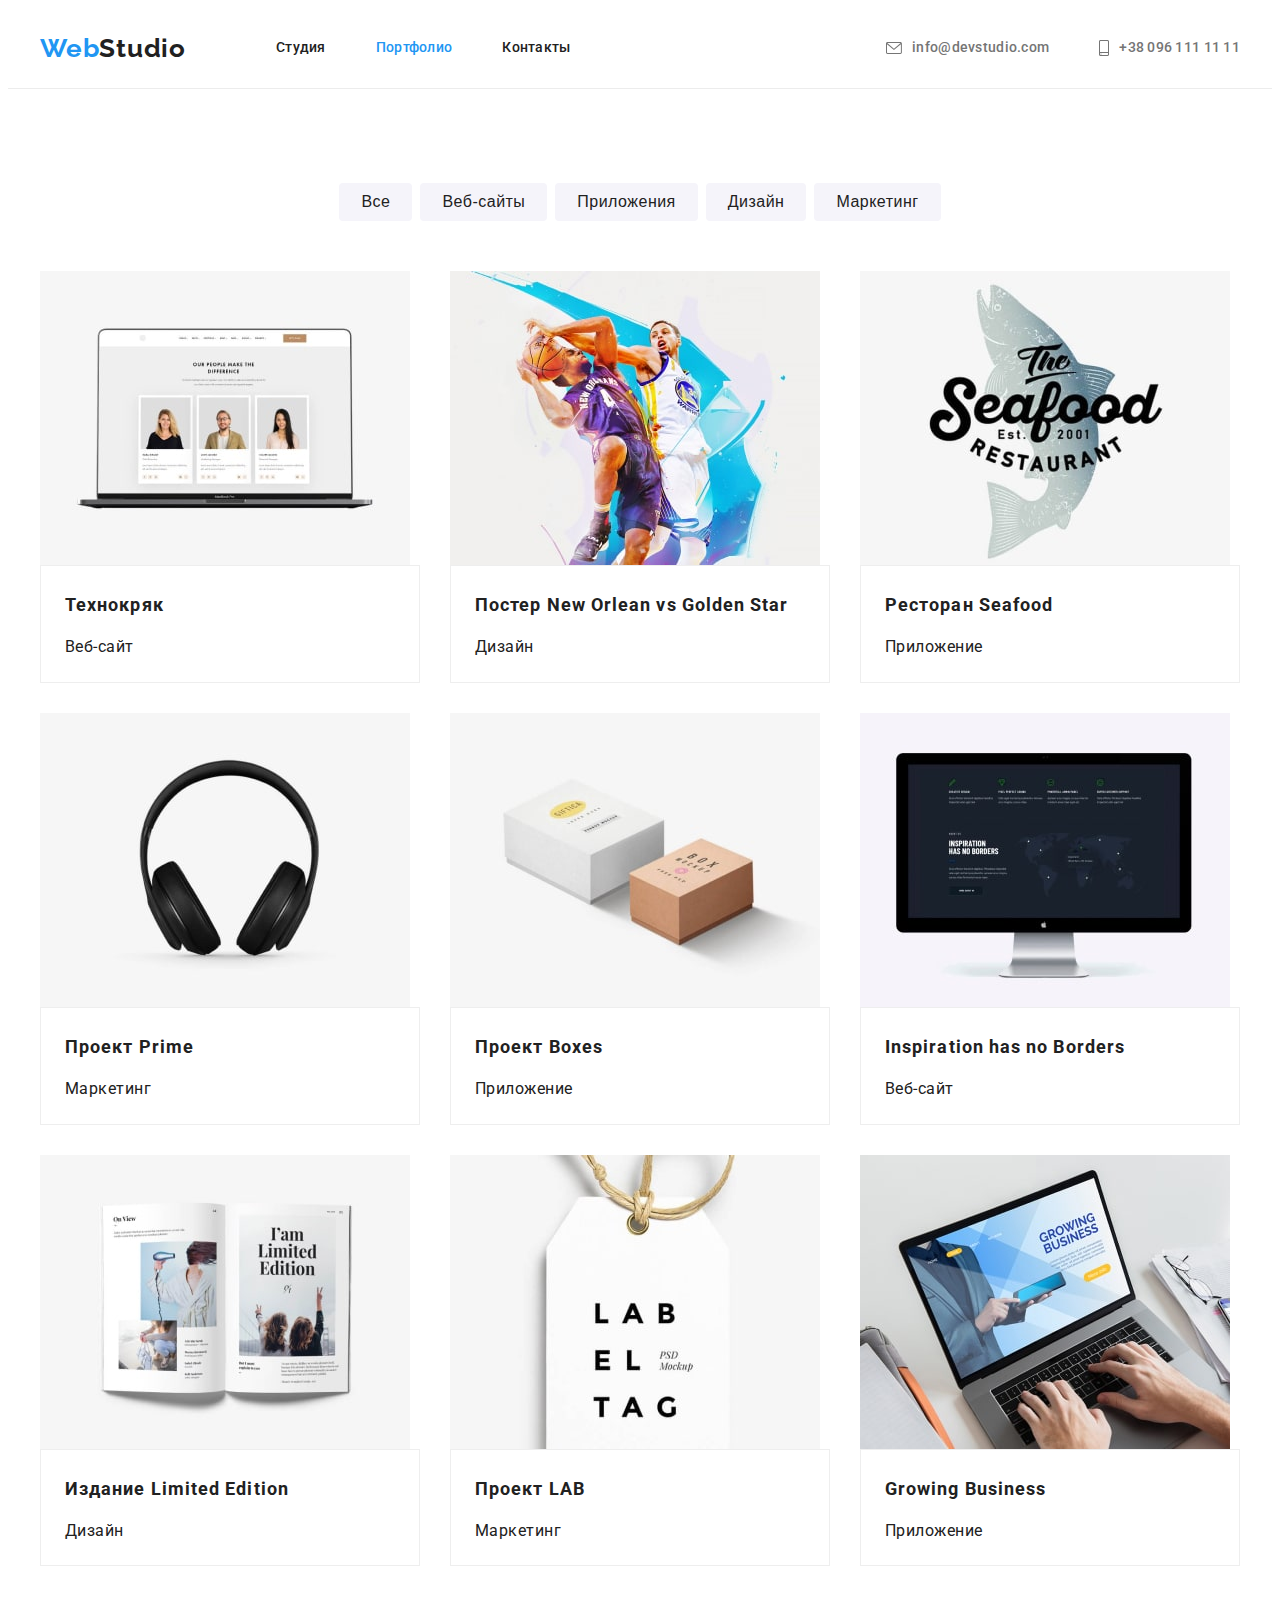
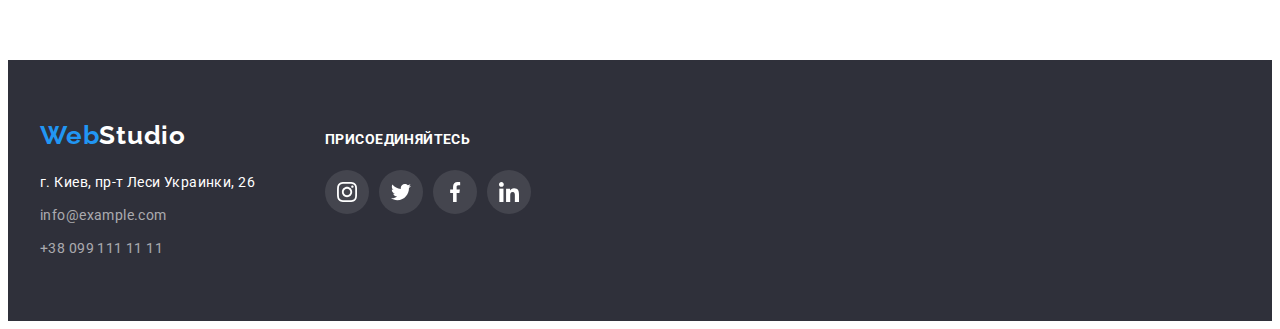
==== portfolio.html @ 8d9dfb08 "add" ====
<!DOCTYPE html>
<html lang="ru">
<head>
    <meta charset="UTF-8">
    <meta http-equiv="X-UA-Compatible" content="IE=edge">
    <meta name="viewport" content="width=device-width, initial-scale=1.0">
    <title>Portfolio</title>
     <link rel="preconnect" href="https://fonts.googleapis.com">
    <link href="https://fonts.googleapis.com/css2?family=Raleway:wght@700&family=Roboto:wght@400;500;700;900&display=swap" rel="stylesheet">
    <link rel="preconnect" href="https://fonts.gstatic.com" crossorigin>
    <link
            rel="stylesheet"
            href="https://cdnjs.cloudflare.com/ajax/libs/modern-normalize/1.1.0/modern-normalize.min.css"
            integrity="sha512-wpPYUAdjBVSE4KJnH1VR1HeZfpl1ub8YT/NKx4PuQ5NmX2tKuGu6U/JRp5y+Y8XG2tV+wKQpNHVUX03MfMFn9Q=="
            crossorigin="anonymous"
            referrerpolicy="no-referrer"
        />
    <link rel="stylesheet" href="./css/styles.css">
</head>
<body>
    
 <!--Nav sections -->
    <header class="header">
        <div class="container header-container">
            <nav class="header-nav">
                <a href="./index.html" class="header-logo"><span>Web</span>Studio </a>
                    <ul class="header-list">
                        <li class="header-item"><a class="header-link" href="./index.html">Студия</a></li>
                        <li class="header-item"><a class="header-link current" href="./portfolio.html">Портфолио</a></li>
                        <li class="header-item"><a class="header-link" href="#">Контакты</a></li>
                    </ul>
            </nav>
                <ul class="header-list">
                    <li class="header-item">
                        <a class="header-mail-link" href="mailto:info@example.com">
                            <svg class="header-icon-mail">
                            <use href="./images/symbol-defs.svg#icon-mail"></use>
                            </svg>
                            info@devstudio.com
                        </a>
                    </li>
                    <li class="header-item">
                        <a class="header-tel-link" href="tel:+380991111111">
                            <svg class="header-icon-tel">
                            <use href="./images/symbol-defs.svg#icon-smartphone"></use>
                            </svg>
                            +38 096 111 11 11
                        </a>
                    </li>
                </ul>
        </div>
    </header>

     <!--Gallery section-->
    <main>
        <section class="section">
               <div class="container">
                <h1 class="visually-hidden">Gallery</h1>
                    <ul class="gallery-btn-list">
                        <li class="gallery-btn-item">
                            <button type="button" class="gallery-btn">Все</button>
                        </li>
                        <li class="gallery-btn-item">
                            <button type="button" class="gallery-btn">Веб-сайты</button>
                        </li>
                        <li class="gallery-btn-item">
                            <button type="button" class="gallery-btn">Приложения</button>
                        </li>
                        <li class="gallery-btn-item">
                            <button type="button" class="gallery-btn">Дизайн</button>
                        </li>
                        <li class="gallery-btn-item">
                            <button type="button" class="gallery-btn">Маркетинг</button>
                        </li>
                    </ul>
                    <ul class="gallery-list">
                        <li  class="gallery-item">
                            <a href="#" class="gallery-link">                                
                                <img src="./images/tehno-min.jpg" alt="" width="370" class="gallery-img">
                                <div class="gallery-box">
                                    <p class="gallery-box-text">Технокряк это современная площадка распространения коронавируса.
                                        Компании используют эту платформу для цифрового шпионажа и атак 
                                        на защищённые сервера конкурентов.
                                    </p>
                                </div>
                                <div class="gallery-text-container">
                                    <h2 class="gallery-title">Технокряк</h2>
                                    <p class="gallery-text">Веб-сайт</p>
                                </div>
                            </a>
                        </li>
                        <li  class="gallery-item">
                           <a href="#" class="gallery-link">
                                <img src="./images/poster-min.jpg" alt="" width="370" class="gallery-img">
                                <div class="gallery-box">
                                    <p class="gallery-box-text">Технокряк это современная площадка распространения коронавируса.
                                        Компании используют эту платформу для цифрового шпионажа и атак 
                                        на защищённые сервера конкурентов.
                                    </p>
                                </div>
                                <div class="gallery-text-container">
                                    <h2 class="gallery-title">Постер New Orlean vs Golden Star</h2>
                                    <p class="gallery-text">Дизайн</p>
                                </div>
                           </a>
                        </li>
                        <li  class="gallery-item">
                            <a href="#" class="gallery-link">
                                <img src="./images/seafood-min.jpg" alt="" width="370" class="gallery-img">
                                <div class="gallery-box">
                                    <p class="gallery-box-text">Технокряк это современная площадка распространения коронавируса.
                                        Компании используют эту платформу для цифрового шпионажа и атак 
                                        на защищённые сервера конкурентов.
                                    </p>
                                </div>
                                <div class="gallery-text-container">
                                    <h2 class="gallery-title">Ресторан Seafood</h2>
                                    <p class="gallery-text">Приложение</p>
                                </div>
                            </a>
                        </li>
                        <li  class="gallery-item">
                           <a href="#" class="gallery-link">
                                <img src="./images/proect_prime-min.jpg" alt="" width="370" class="gallery-img">
                                <div class="gallery-box">
                                    <p class="gallery-box-text">Технокряк это современная площадка распространения коронавируса.
                                        Компании используют эту платформу для цифрового шпионажа и атак 
                                        на защищённые сервера конкурентов.
                                    </p>
                                </div>
                                <div class="gallery-text-container">
                                    <h2 class="gallery-title">Проект Prime</h2>
                                    <p class="gallery-text">Маркетинг</p>
                                </div>
                           </a>
                        </li>
                        <li  class="gallery-item">
                            <a href="#" class="gallery-link">
                                <img  class="gallery-img" src="./images/proect_boxes-min.jpg" alt="">
                                <div class="gallery-box">
                                    <p class="gallery-box-text">Технокряк это современная площадка распространения коронавируса.
                                        Компании используют эту платформу для цифрового шпионажа и атак 
                                        на защищённые сервера конкурентов.
                                    </p>
                                </div>
                                <div class="gallery-text-container">
                                    <h2 class="gallery-title">Проект Boxes</h2>
                                    <p class="gallery-text">Приложение</p>
                                </div>
                            </a>
                        </li>
                        <li  class="gallery-item">
                           <a href="#" class="gallery-link">
                                <img  class="gallery-img" src="./images/display-min.jpg" alt="" >
                                <div class="gallery-box">
                                    <p class="gallery-box-text">Технокряк это современная площадка распространения коронавируса.
                                        Компании используют эту платформу для цифрового шпионажа и атак 
                                        на защищённые сервера конкурентов.
                                    </p>
                                </div>
                                <div class="gallery-text-container">
                                    <h2 class="gallery-title">Inspiration has no Borders</h2>
                                    <p class="gallery-text">Веб-сайт</p>
                                </div>
                           </a>
                        </li>
                        <li  class="gallery-item">
                           <a href="#" class="gallery-link">
                                <img class="gallery-img" src="./images/newspaper-min.jpg" alt="" >
                                <div class="gallery-box">
                                    <p class="gallery-box-text">Технокряк это современная площадка распространения коронавируса.
                                        Компании используют эту платформу для цифрового шпионажа и атак 
                                        на защищённые сервера конкурентов.
                                    </p>
                                </div>
                                <div class="gallery-text-container">
                                    <h2 class="gallery-title">Издание Limited Edition</h2>
                                    <p class="gallery-text">Дизайн</p>
                                </div>
                           </a>
                        </li>
                        <li class="gallery-item">
                           <a href="#" class="gallery-link">
                                <img class="gallery-img" src="./images/lab-min.jpg" alt="" >
                                <div class="gallery-box">
                                    <p class="gallery-box-text">Технокряк это современная площадка распространения коронавируса.
                                        Компании используют эту платформу для цифрового шпионажа и атак 
                                        на защищённые сервера конкурентов.
                                    </p>
                                </div>
                                <div class="gallery-text-container">
                                    <h2 class="gallery-title">Проект LAB</h2>
                                    <p class="gallery-text">Маркетинг</p>
                                </div>
                           </a>
                        </li>
                        <li  class="gallery-item">
                            <a href="#" class="gallery-link">
                                <img class="gallery-img"  src="./images/notebook-min.jpg" alt="" >
                                <div class="gallery-box">
                                    <p class="gallery-box-text">Технокряк это современная площадка распространения коронавируса.
                                        Компании используют эту платформу для цифрового шпионажа и атак 
                                        на защищённые сервера конкурентов.
                                    </p>
                                </div>
                                <div class="gallery-text-container">
                                    <h2 class="gallery-title">Growing Business</h2>
                                    <p class="gallery-text">Приложение</p>
                                </div>
                            </a>
                        </li>
                    </ul>
               </div>
       </section>
    </main>
    
     <!--Footer section-->
<footer class="footer">
    <div class="container footer-container">
       <div class="footer-box">
            <a href="./index.html" class="footer-logo"><span>Web</span>Studio </a>
                <address class="footer-adress">
                    <ul class="footer-list">
                        <li class="footer-item">
                            <a href="#" class="footer-second-adress">г. Киев, пр-т Леси Украинки, 26</a>  
                        </li>
                        <li class="footer-item">
                            <a href="mailto:info@example.com" class="footer-mail">info@example.com</a>
                        </li>
                        <li class="footer-item">
                            <a href="tel:+380991111111" class="footer-tel">+38 099 111 11 11</a>
                        </li>
                    </ul>
                </address>
       </div>
        <!--Social links team section-->
      <div class="footer-box">
            <p class="footer-social-text">Присоединяйтесь</p>
            <ul class="footer-social-list">
                <li class="footer-social-item">
                    <a class="footer-social-link" href="#" aria-label="instagram">
                    <svg class="footer-social-icon">
                        <use href="./images/symbol-defs.svg#icon-instagram-1"></use>
                    </svg>
                </a>
                </li>
                <li class="footer-social-item">
                    <a class="footer-social-link" href="#" aria-label="twitter">
                    <svg class="footer-social-icon">
                        <use href="./images/symbol-defs.svg#icon-twitter-2"></use>
                    </svg>
                </a>
                </li>
                <li class="footer-social-item">
                <a class="footer-social-link" href="#" aria-label="facebook">
                    <svg class="footer-social-icon">
                        <use href="./images/symbol-defs.svg#icon-facebook-3"></use>
                    </svg>
                </a>
                </li>
                <li class="footer-social-item">
                <a class="footer-social-link" href="#"aria-label="linkedin">
                    <svg class="footer-social-icon">
                        <use href="./images/symbol-defs.svg#icon-linkedin-4"></use>
                    </svg>
                </a>
                </li>
            </ul>
      </div>
    </div>
</footer>

</body>
</html>
---- css/styles.css ----
:root {
    --main-text-color: #757575;/*основной цвет текста на сайте*/
    --primary-first-text-color:#FFFFFF;/*второй цвет текста на сайте*/
    --primary-second-text-color:#212121;/*третий цвет текста на сайте*/
    --accent-color:#2196F3;/*акцент цвета*/
    --main-background-color:#FFFFFF; /*главный цвет-заливки сайта*/
    --primary-background-color:#2F303A;/*цвет заливки для fouter и hero*/
    --primary-team-background-color:#F5F4FA;/*цвет заливки team*/
    --main-btn-background: #2196F3;/*заливка кнопки*/
    --foter-mail-color:rgba(255, 255, 255, 0.6);/*цвет мейла и телефона в футоре*/
    --icon-color:#AFB1B8;/*цвет для иконки*/
}

body {
    font-family: Roboto, sans-serif; /*подкл. главного шрифта на сайте*/
    font-size: 14px; /*подкл. размера шрифта на сайте*/
    background: var(--main-background-color); /*главная заливка*/
    color: var(--main-text-color); /*главный цвет шрифта*/
}

/*сбрасывает стили*/
h1, h2, h3, p, ul {
    margin: 0;
}

/*убирает точки в списке*/
ul {
    padding: 0;
    list-style: none;
}

/*убирает подчеркивания в ссылках*/
a {
    text-decoration: none;
}

/*сбрасывает стили на картинках*/
img {
    display: block;
    max-width: 100%;
    height: auto;
}

/*скрывает не нужные заголовки*/
.visually-hidden {
    position: absolute;
    white-space: nowrap;
    width: 1px;
    height: 1px;
    overflow: hidden;
    border: 0;
    padding: 0;
    clip: rect(0 0 0 0);
    clip-path: inset(50%);
    margin: -1px;
}

/*контейнер*/
.container {
    width: 1200px;
    margin: 0 auto;
    padding-left: 15px;
    padding-right: 15px;

}

/*падинг на секции*/
.section {
    padding: 94px 0;
}


/*-------------HEADER-------------- */

.header {
    border-bottom: 1px solid #ececec;
}

.header-container {
    display: flex;
    align-items: center;
}

.header-nav {
    display: flex;
    align-items: center;
}

.header-logo {
    margin-right: 90px;

    font-family: Raleway, sans-serif;
    font-weight: 700;
    font-size: 26px;
    line-height: 1.19;
    letter-spacing: 0.03em;

    color: var(--primary-second-text-color);
}

.header-logo > span {
    color: var(--accent-color);
}

.header-list {
    display: flex;
    margin-left: auto;
}

.header-item:not(:last-child) {
    margin-right: 50px;
}

.header-link {
    padding: 32px 0;
    display: block;

    font-weight: 500;
    line-height: 1.14;
    letter-spacing: 0.02em;

    color: var(--primary-second-text-color);
    
}

.header-tel-link,
.header-mail-link {
    display: flex;
    align-items: center;
    font-weight: 500;
    line-height: 1.14;
    letter-spacing: 0.02em;
    color: var(--main-text-color);
}

.header-icon-mail,
.header-icon-tel {
    margin-right: 10px;
    fill: currentColor;
    width: 16px;
    height: 12px;
}
.header-icon-tel {
    width: 10px;
    height: 16px;
}
.header-link:hover,
.header-link:focus,
.header-tel-link:hover,
.header-tel-link:focus,
.header-mail-link:hover,
.header-mail-link:focus {
    color: var(--accent-color);
}

.current {
    color: #2196F3;
}

/*---------------HERO-----------------*/

.hero {
    padding: 200px 0;
    margin: 0 auto;

    max-width: 1600px;
    height: 600px;
    background-color:var(--primary-background-color);
    background-image: linear-gradient( 
        to right,
        rgba(47, 48, 58, 0.4),
        rgba(47, 48, 58, 0.4)),
        url('../images/header-background-min.jpg');
    background-repeat: no-repeat ;
    background-size: cover;
    background-position: center;
}

.hero-container {
    display: flex;
    flex-direction: column;
    align-items: center;
}

.hero-title {
    margin-bottom: 40px;

    font-weight: 900;
    font-size: 44px;
    line-height: 1.36;
    text-align: center;
    letter-spacing: 0.06em;
    text-transform: uppercase;

    color:var(--primary-first-text-color);
}

.hero-btn {
    padding: 10px 32px;
   
    font-weight: 700;
    font-size: 16px;
    line-height: 1.87;
    text-decoration: none;
    letter-spacing: 0.06em;

    color: var(--primary-first-text-color);
    background-color: var(--main-btn-background);
    border: transparent;
    border-radius: 4px;
    cursor: pointer;
}

/*---------------------DETAILS SECTION-------------------*/

.details-title {
    margin-bottom: 10px;

    font-weight: 700;
    font-size: 14px;
    line-height: 1.14;
    letter-spacing: 0.03em;
    text-transform: uppercase;
    
    color:var(--primary-second-text-color);
}

.details-text {
    font-weight: 400;
    line-height: 1.71;
    letter-spacing: 0.03em;
    
}

.details-list {
    display: flex;
}

.details-item:not(:last-child) {
   margin-right: 30px;
}

.details-box-icon {
    margin-bottom: 30px;

    display: flex;
    width: 270px;
    height: 120px;
    align-items: center;
    justify-content: center;
      
    background-color: var(--primary-team-background-color);
    border-radius: 4px;
}

.details-icon {
    width: 70px;
    height: 70px;
}


/*----------------------DOING SECTION--------------------*/

.doing-section {
    padding-top: 0;
}

.doing-title {
    margin-bottom: 50px;

    font-weight: 700;
    font-size: 36px;
    line-height: 1.16;
    text-align: center;
    letter-spacing: 0.03em;

    color:var(--primary-second-text-color);
}

.doing-list {
    display: flex;
}

.doing-item:not(:last-child) {
    margin-right: 30px;
    position: relative;
}

.doing-item {
    position: relative;
}

.doing-box {
    position: absolute;
    bottom: 0;
    left: 0;
    display: flex;    
    justify-content: center;
    align-items: center;
    width: 100%;
    height: 70px;
    background: rgba(47, 48, 58, 0.8);
}

.doing-text {    
    font-weight: 700;
    font-size: 14px;
    line-height: 1.14;
    text-align: center;
    letter-spacing: 0.03em;
    text-transform: uppercase;

    color: var(--primary-first-text-color); 

}

/*--------------------TEAM SECTION-----------------------*/

.team {
    background-color: var(--primary-team-background-color);
}

.team-first-title {
    margin-bottom: 50px;

    font-weight: 700;
    font-size: 36px;
    line-height: 1.16;
    text-align: center;
    letter-spacing: 0.03em;

    color:var(--primary-second-text-color);
}

.team-text-container {
    padding: 30px 0;

    box-shadow: 0px 1px 3px rgba(0, 0, 0, 0.12),
        0px 1px 1px rgba(0, 0, 0, 0.14),
        0px 2px 1px rgba(0, 0, 0, 0.2);
    border-radius: 0px 0px 4px 4px;
}

.team-second-title {
    margin-bottom: 10px;

    font-weight: 500;
    font-size: 16px;
    line-height: 1.18;
    text-align: center;
    letter-spacing: 0.03em;

    color: var(--primary-second-text-color);
}

.team-text {
    font-weight: 400;
    font-size: 16px;
    line-height: 19px;
    text-align: center;
    letter-spacing: 0.03em;
}

.team-list {
    display: flex;
}

.team-item {
    background-color: var(--main-background-color);
}

.team-item:not(:last-child) {
    margin-right: 30px;
}

/*----Team social link-------*/

.team-social-list {
    margin-top: 16px;
    display: flex;
    justify-content: center;
}

.team-social-item:not(:last-child) {
    margin-right: 10px;
}

.team-social-link {
    display: flex;
    width: 44px;
    height: 44px;
    align-items: center;
    justify-content: center;

    color: var(--icon-color);
}

.team-social-icon {
    fill: currentColor;
    width: 20px;
    height: 20px;
}

.team-social-link:hover,
.team-social-link:focus {
    background-color: var(--accent-color);
    color: var(--primary-first-text-color);
    border-radius: 50%;

}

/*------------------Clients--------------------*/

.clients-tittle {
    margin-bottom: 50px;
    font-weight: 700;
    font-size: 36px;
    line-height: 42px;
    text-align: center;
    letter-spacing: 0.03em;

    color: var(--primary-second-text-color);
}

.clients-list {
    display: flex;
}

.clients-item:not(:last-child) {
    margin-right: 30px;
}

.clients-link {
    display: flex;
    width: 170px;
    height: 92px;
    align-items: center;
    justify-content: center;
  
    border: 1px solid var(--icon-color);
    border-radius: 4px;
    color: var(--icon-color);
}

.clients-link:hover,
.clients-link:focus {
   color: var(--accent-color);
   border: 1px solid var(--accent-color);
}

.clients-icon {
    fill: currentColor;
    width: 106px;
    height: 60px;
}


/*------------------------FOUTER---------------------------*/

.footer {
    background-color:var(--primary-background-color);
    padding: 60px 0;
}

.footer-container {
    display: flex;
    align-items: baseline;
    
}

.footer-logo {
    font-family: Raleway, sans-serif;
    font-weight: 700;
    font-size: 26px;
    line-height: 1.19;
    letter-spacing: 0.03em;

    color:var(--primary-first-text-color);
}

.footer-logo > span {
    color: var(--accent-color);
}

.footer-adress {
    margin-top: 20px;
    font-style: normal;
}

.footer-second-adress {
    font-style: normal;
    font-weight: 400;
    line-height: 1.71;
    letter-spacing: 0.03em;

    color:var(--primary-first-text-color);
}

.footer-item:not(:last-child) {
    margin-bottom: 9px;
}


.footer-mail,
.footer-tel {
    font-weight: 400;
    line-height: 1.71;
    letter-spacing: 0.03em;

    color: var(--foter-mail-color);
}

.footer-social-text {
    margin-bottom: 20px;
    font-weight: 700;
    font-size: 14px;
    line-height: 1.42;
    letter-spacing: 0.03em;
    text-transform: uppercase;

    color: var(--primary-first-text-color);
}

.footer-box:not(:last-child) {
    margin-right: 70px;
}

.footer-social-list {
    display: flex;
}

.footer-social-item:not(:last-child) {
    margin-right: 10px;
}

.footer-social-link {
    display: flex;
    width: 44px;
    height: 44px;
    align-items: center;
    justify-content: center;
    background: rgba(255, 255, 255, 0.1);
    border-radius: 50%;
    color: var(--primary-first-text-color);
}

.footer-social-icon {
    width: 20px;
    height: 20px;
    fill: currentColor;
}

.footer-social-link:hover,
.footer-social-link:focus {
    background-color: var(--accent-color);
    border-radius: 50%;
}


/********************************************************************************************/
/*-------------------------PORTFOLIO-----------------------*/

/*--------------------------GALLERY------------------------*/

.gallery-btn-list {
    display: flex;
    justify-content: center;

    margin-bottom: 50px;
}

.gallery-btn-item:not(:last-child) {
    margin-right: 8px;
}

.gallery-btn {
    padding: 6px 22px;

    font-weight: 500;
    font-size: 16px;
    line-height: 1.62;
    text-align: center;
    letter-spacing: 0.03em;

    color: var(--primary-second-text-color);
    background: var(--primary-team-background-color);
    
    border-radius: 4px;
    border-style: none;

    cursor: pointer
}

.gallery-btn:hover,
.gallery-btn:focus {
    color: var(--primary-first-text-color);
    background:var(--accent-color);
    box-shadow: 0px 3px 1px rgba(0, 0, 0, 0.1),
    0px 1px 2px rgba(0, 0, 0, 0.08),
    0px 2px 2px rgba(0, 0, 0, 0.12);

}

.gallery-list {
    margin-bottom: -30px;
    margin-right: -30px;
    display: flex;
    flex-wrap: wrap;
}

.gallery-item {
    margin-right: 30px;
    margin-bottom: 30px;
    position: relative;
    flex-basis: calc(100% / 3 - 30px);
}

.gallery-img {
    display: block;
    width: 370px;
    height: 294px;
}

.gallery-box {
    position: absolute;
    bottom: 0;
    left: 0;
    width: 100%;
    height: 100%;
    opacity: 0;
}

.gallery-box-text {
    padding: 63px 24px;
    position: absolute;
    
    font-style: 400;
    font-weight: normal;
    font-size: 18px;
    line-height: 1.56;
    letter-spacing: 0.03em;
    
    color: var(--primary-first-text-color);
    background: rgba(33, 150, 243, 0.9);
}

.gallery-text-container {
    padding: 20px 24px;

    background-color:var(--main-background-color);
    border: 1px solid #EEEEEE;
}

.gallery-title {
    margin-bottom: 8px;

    font-weight: 700;
    font-size: 18px;
    line-height: 2.11;
    letter-spacing: 0.06em;

    color: var(--primary-second-text-color);
}

.gallery-text {
    font-weight: 400;
    font-size: 16px;
    line-height: 1.87;
    letter-spacing: 0.03em;
}

.gallery-link {
    display: block;
    color: var(--primary-second-text-color);
}


.gallery-link:hover,
.gallery-link:focus {

    box-shadow: 0px 1px 1px rgba(0, 0, 0, 0.12),
        0px 4px 4px rgba(0, 0, 0, 0.06),
        1px 4px 6px rgba(0, 0, 0, 0.16);
}
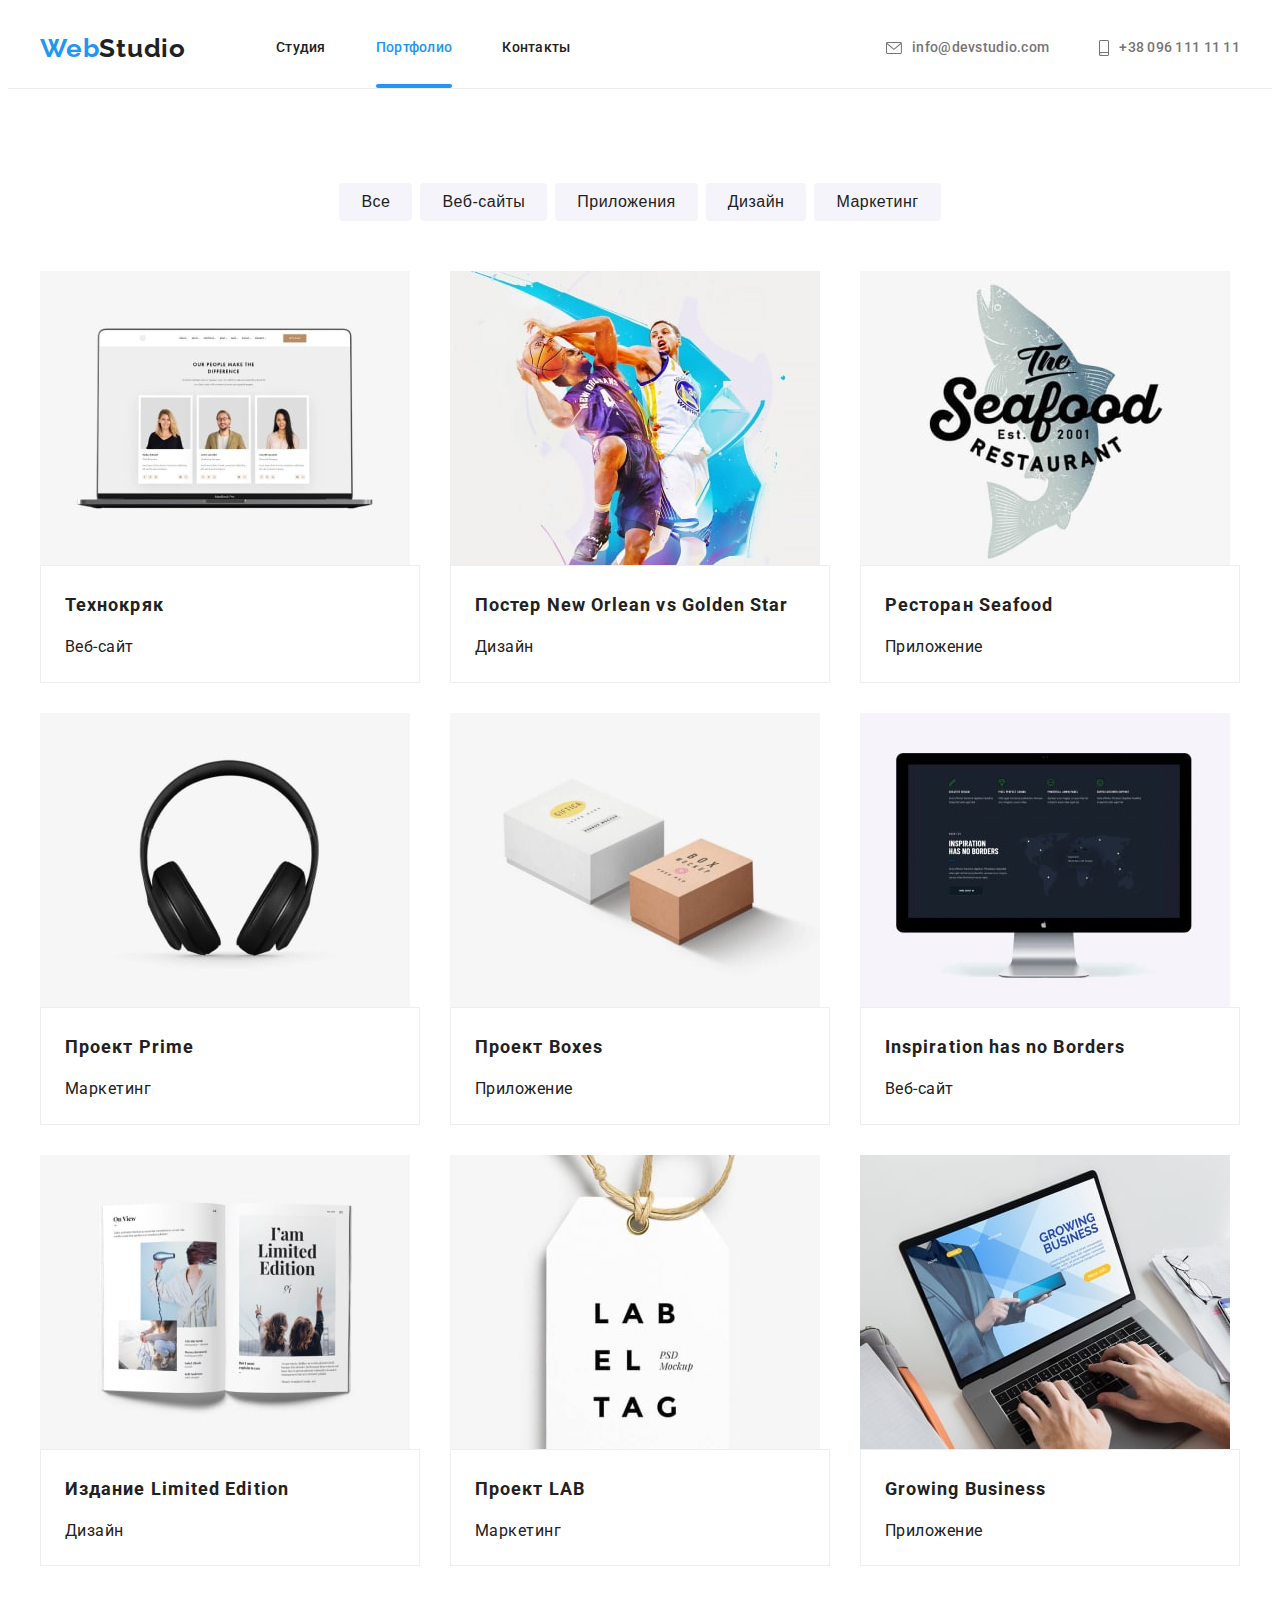
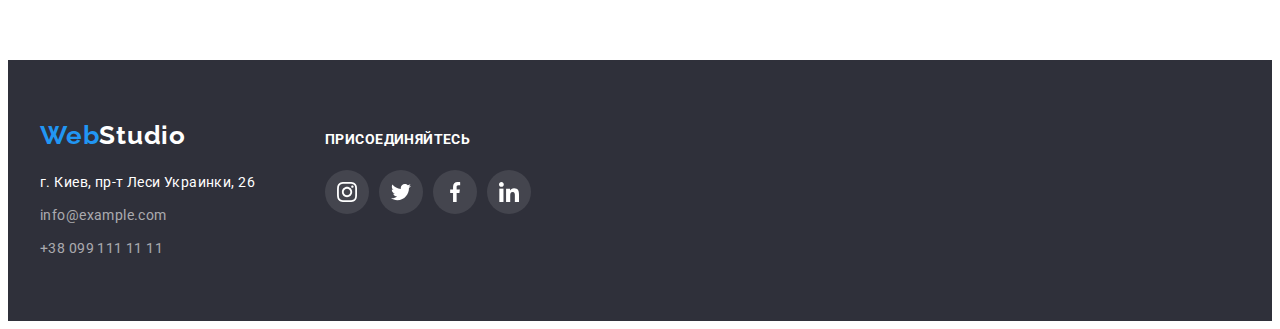
==== commit 6e7e5d18: "add new" ====
--- a/portfolio.html
+++ b/portfolio.html
@@ -76,12 +76,14 @@
                     <ul class="gallery-list">
                         <li  class="gallery-item">
                             <a href="#" class="gallery-link">                                
-                                <img src="./images/tehno-min.jpg" alt="" width="370" class="gallery-img">
-                                <div class="gallery-box">
-                                    <p class="gallery-box-text">Технокряк это современная площадка распространения коронавируса.
-                                        Компании используют эту платформу для цифрового шпионажа и атак 
-                                        на защищённые сервера конкурентов.
-                                    </p>
+                                <div class="gallery-box">
+                                    <img src="./images/tehno-min.jpg" alt="" class="gallery-img">
+                                    <div class="gallery-overlay-box">
+                                        <p class="gallery-box-text">Технокряк это современная площадка распространения коронавируса.
+                                            Компании используют эту платформу для цифрового шпионажа и атак 
+                                            на защищённые сервера конкурентов.
+                                        </p>
+                                    </div>
                                 </div>
                                 <div class="gallery-text-container">
                                     <h2 class="gallery-title">Технокряк</h2>
@@ -91,13 +93,15 @@
                         </li>
                         <li  class="gallery-item">
                            <a href="#" class="gallery-link">
-                                <img src="./images/poster-min.jpg" alt="" width="370" class="gallery-img">
-                                <div class="gallery-box">
-                                    <p class="gallery-box-text">Технокряк это современная площадка распространения коронавируса.
-                                        Компании используют эту платформу для цифрового шпионажа и атак 
-                                        на защищённые сервера конкурентов.
-                                    </p>
-                                </div>
+                               <div class="gallery-box">
+                                    <img src="./images/poster-min.jpg" alt="" width="370" class="gallery-img">
+                                    <div class="gallery-overlay-box">
+                                        <p class="gallery-box-text">Технокряк это современная площадка распространения коронавируса.
+                                            Компании используют эту платформу для цифрового шпионажа и атак 
+                                            на защищённые сервера конкурентов.
+                                        </p>
+                                    </div>
+                               </div>
                                 <div class="gallery-text-container">
                                     <h2 class="gallery-title">Постер New Orlean vs Golden Star</h2>
                                     <p class="gallery-text">Дизайн</p>
@@ -106,13 +110,15 @@
                         </li>
                         <li  class="gallery-item">
                             <a href="#" class="gallery-link">
-                                <img src="./images/seafood-min.jpg" alt="" width="370" class="gallery-img">
-                                <div class="gallery-box">
-                                    <p class="gallery-box-text">Технокряк это современная площадка распространения коронавируса.
-                                        Компании используют эту платформу для цифрового шпионажа и атак 
-                                        на защищённые сервера конкурентов.
-                                    </p>
-                                </div>
+                               <div class="gallery-box">
+                                    <img src="./images/seafood-min.jpg" alt="" width="370" class="gallery-img">
+                                    <div class="gallery-overlay-box">
+                                        <p class="gallery-box-text">Технокряк это современная площадка распространения коронавируса.
+                                            Компании используют эту платформу для цифрового шпионажа и атак 
+                                            на защищённые сервера конкурентов.
+                                        </p>
+                                    </div>
+                               </div>
                                 <div class="gallery-text-container">
                                     <h2 class="gallery-title">Ресторан Seafood</h2>
                                     <p class="gallery-text">Приложение</p>
@@ -121,13 +127,15 @@
                         </li>
                         <li  class="gallery-item">
                            <a href="#" class="gallery-link">
-                                <img src="./images/proect_prime-min.jpg" alt="" width="370" class="gallery-img">
-                                <div class="gallery-box">
-                                    <p class="gallery-box-text">Технокряк это современная площадка распространения коронавируса.
-                                        Компании используют эту платформу для цифрового шпионажа и атак 
-                                        на защищённые сервера конкурентов.
-                                    </p>
-                                </div>
+                               <div class="gallery-box">
+                                    <img src="./images/proect_prime-min.jpg" alt="" width="370" class="gallery-img">
+                                    <div class="gallery-overlay-box">
+                                        <p class="gallery-box-text">Технокряк это современная площадка распространения коронавируса.
+                                            Компании используют эту платформу для цифрового шпионажа и атак 
+                                            на защищённые сервера конкурентов.
+                                        </p>
+                                    </div>
+                               </div>
                                 <div class="gallery-text-container">
                                     <h2 class="gallery-title">Проект Prime</h2>
                                     <p class="gallery-text">Маркетинг</p>
@@ -136,13 +144,15 @@
                         </li>
                         <li  class="gallery-item">
                             <a href="#" class="gallery-link">
-                                <img  class="gallery-img" src="./images/proect_boxes-min.jpg" alt="">
-                                <div class="gallery-box">
-                                    <p class="gallery-box-text">Технокряк это современная площадка распространения коронавируса.
-                                        Компании используют эту платформу для цифрового шпионажа и атак 
-                                        на защищённые сервера конкурентов.
-                                    </p>
-                                </div>
+                               <div class="gallery-box">
+                                    <img  class="gallery-img" src="./images/proect_boxes-min.jpg" alt="">
+                                    <div class="gallery-overlay-box">
+                                        <p class="gallery-box-text">Технокряк это современная площадка распространения коронавируса.
+                                            Компании используют эту платформу для цифрового шпионажа и атак 
+                                            на защищённые сервера конкурентов.
+                                        </p>
+                                    </div>
+                               </div>
                                 <div class="gallery-text-container">
                                     <h2 class="gallery-title">Проект Boxes</h2>
                                     <p class="gallery-text">Приложение</p>
@@ -151,12 +161,14 @@
                         </li>
                         <li  class="gallery-item">
                            <a href="#" class="gallery-link">
-                                <img  class="gallery-img" src="./images/display-min.jpg" alt="" >
-                                <div class="gallery-box">
-                                    <p class="gallery-box-text">Технокряк это современная площадка распространения коронавируса.
-                                        Компании используют эту платформу для цифрового шпионажа и атак 
-                                        на защищённые сервера конкурентов.
-                                    </p>
+                                <div class="gallery-box">
+                                    <img  class="gallery-img" src="./images/display-min.jpg" alt="" >
+                                    <div class="gallery-overlay-box">
+                                        <p class="gallery-box-text">Технокряк это современная площадка распространения коронавируса.
+                                            Компании используют эту платформу для цифрового шпионажа и атак 
+                                            на защищённые сервера конкурентов.
+                                        </p>
+                                    </div>
                                 </div>
                                 <div class="gallery-text-container">
                                     <h2 class="gallery-title">Inspiration has no Borders</h2>
@@ -166,12 +178,14 @@
                         </li>
                         <li  class="gallery-item">
                            <a href="#" class="gallery-link">
-                                <img class="gallery-img" src="./images/newspaper-min.jpg" alt="" >
-                                <div class="gallery-box">
-                                    <p class="gallery-box-text">Технокряк это современная площадка распространения коронавируса.
-                                        Компании используют эту платформу для цифрового шпионажа и атак 
-                                        на защищённые сервера конкурентов.
-                                    </p>
+                                <div class="gallery-box">
+                                    <img class="gallery-img" src="./images/newspaper-min.jpg" alt="" >
+                                    <div class="gallery-overlay-box">
+                                        <p class="gallery-box-text">Технокряк это современная площадка распространения коронавируса.
+                                            Компании используют эту платформу для цифрового шпионажа и атак 
+                                            на защищённые сервера конкурентов.
+                                        </p>
+                                    </div>
                                 </div>
                                 <div class="gallery-text-container">
                                     <h2 class="gallery-title">Издание Limited Edition</h2>
@@ -181,12 +195,14 @@
                         </li>
                         <li class="gallery-item">
                            <a href="#" class="gallery-link">
-                                <img class="gallery-img" src="./images/lab-min.jpg" alt="" >
-                                <div class="gallery-box">
-                                    <p class="gallery-box-text">Технокряк это современная площадка распространения коронавируса.
-                                        Компании используют эту платформу для цифрового шпионажа и атак 
-                                        на защищённые сервера конкурентов.
-                                    </p>
+                                <div class="gallery-box">
+                                    <img class="gallery-img" src="./images/lab-min.jpg" alt="" >
+                                    <div class="gallery-overlay-box">
+                                        <p class="gallery-box-text">Технокряк это современная площадка распространения коронавируса.
+                                            Компании используют эту платформу для цифрового шпионажа и атак 
+                                            на защищённые сервера конкурентов.
+                                        </p>
+                                    </div>
                                 </div>
                                 <div class="gallery-text-container">
                                     <h2 class="gallery-title">Проект LAB</h2>
@@ -196,13 +212,15 @@
                         </li>
                         <li  class="gallery-item">
                             <a href="#" class="gallery-link">
-                                <img class="gallery-img"  src="./images/notebook-min.jpg" alt="" >
-                                <div class="gallery-box">
-                                    <p class="gallery-box-text">Технокряк это современная площадка распространения коронавируса.
-                                        Компании используют эту платформу для цифрового шпионажа и атак 
-                                        на защищённые сервера конкурентов.
-                                    </p>
-                                </div>
+                               <div class="gallery-box">
+                                    <img class="gallery-img"  src="./images/notebook-min.jpg" alt="" >
+                                    <div class="gallery-overlay-box">
+                                        <p class="gallery-box-text">Технокряк это современная площадка распространения коронавируса.
+                                            Компании используют эту платформу для цифрового шпионажа и атак 
+                                            на защищённые сервера конкурентов.
+                                        </p>
+                                    </div>
+                               </div>
                                 <div class="gallery-text-container">
                                     <h2 class="gallery-title">Growing Business</h2>
                                     <p class="gallery-text">Приложение</p>
@@ -259,7 +277,7 @@
                 </a>
                 </li>
                 <li class="footer-social-item">
-                <a class="footer-social-link" href="#"aria-label="linkedin">
+                <a class="footer-social-link" href="#" aria-label="linkedin">
                     <svg class="footer-social-icon">
                         <use href="./images/symbol-defs.svg#icon-linkedin-4"></use>
                     </svg>
@@ -269,6 +287,6 @@
       </div>
     </div>
 </footer>
-
+<script src="./js/modal.js"></script>
 </body>
 </html>--- a/css/styles.css
+++ b/css/styles.css
@@ -112,6 +112,7 @@
 }
 
 .header-link {
+    position: relative;
     padding: 32px 0;
     display: block;
 
@@ -131,6 +132,7 @@
     line-height: 1.14;
     letter-spacing: 0.02em;
     color: var(--main-text-color);
+    transition: background-color 250ms cubic-bezier(0.4, 0, 0.2, 1);
 }
 
 .header-icon-mail,
@@ -139,6 +141,7 @@
     fill: currentColor;
     width: 16px;
     height: 12px;
+    transition: background-color 250ms cubic-bezier(0.4, 0, 0.2, 1);
 }
 .header-icon-tel {
     width: 10px;
@@ -154,7 +157,20 @@
 }
 
 .current {
-    color: #2196F3;
+    color: var(--accent-color);
+}
+
+.current::after {
+    content: ' ';
+    position: absolute;
+    left: 0;
+    bottom: 0;
+
+    width: 100%;
+    height: 4px;
+
+    background-color: var(--accent-color);
+    border-radius: 2px;
 }
 
 /*---------------HERO-----------------*/
@@ -209,6 +225,85 @@
     border: transparent;
     border-radius: 4px;
     cursor: pointer;
+
+    /*transition-property: background-color;
+    transition-duration: 250ms;
+    transition-timing-function: cubic-bezier(0.4, 0, 0.2, 1);*/
+    transition: background-color 250ms cubic-bezier(0.4, 0, 0.2, 1);
+}
+.hero-btn:hover,
+.hero-btn:focus {
+    background-color: var(--main-btn-background);
+}
+
+.backdrop {
+    position: fixed;
+    top: 0;
+    left: 0;
+    width: 100%;
+    height: 100%;
+    background-color: rgba(0, 0, 0, 0.2);
+
+    opacity: 1;
+
+    transition: opacity 250ms cubic-bezier(0.4, 0, 0.2, 1);
+}
+
+.backdrop.is-hidden {
+    opacity: 0;
+    pointer-events: none;
+}
+
+.modal {
+    position: absolute;
+    top: 50%;
+    left: 50%;
+
+    width: 528px;
+    height: 581px;
+
+    opacity: 1;
+
+    background-color: var(--main-background-color);
+    box-shadow: 0px 1px 3px rgba(0, 0, 0, 0.12),
+    0px 1px 1px rgba(0, 0, 0, 0.14),
+    0px 2px 1px rgba(0, 0, 0, 0.2);
+    border-radius: 4px;
+
+    transform: translate(-50%, -50%) scale(1);
+    transition: transform 250ms cubic-bezier(0.4, 0, 0.2, 1);
+}
+
+.is-hidden .modal {
+    transform: translate(-50%, -50%) scale(1.1);
+    opacity: 0;
+}
+
+.modal-btn {
+    position: absolute;
+    display: flex;
+    
+    top: 8px;
+    right: 8px;
+    
+    width: 30px;
+    height: 30px;
+    align-items: center;
+    justify-content: center;
+
+    color: #000000;
+    
+    background-color: var(--main-background-color);
+    border: 1px solid rgba(0, 0, 0, 0.1);
+    border-radius: 50%;
+    transition: background-color 250ms cubic-bezier(0.4, 0, 0.2, 1);
+    cursor: pointer;
+}
+
+.modal-icon {
+    fill: currentColor;
+    width: 11px;
+    height: 11px;
 }
 
 /*---------------------DETAILS SECTION-------------------*/
@@ -393,6 +488,7 @@
     justify-content: center;
 
     color: var(--icon-color);
+    transition: background-color 250ms cubic-bezier(0.4, 0, 0.2, 1);
 }
 
 .team-social-icon {
@@ -440,6 +536,8 @@
     border: 1px solid var(--icon-color);
     border-radius: 4px;
     color: var(--icon-color);
+
+    transition: background-color 250ms cubic-bezier(0.4, 0, 0.2, 1);
 }
 
 .clients-link:hover,
@@ -542,6 +640,8 @@
     background: rgba(255, 255, 255, 0.1);
     border-radius: 50%;
     color: var(--primary-first-text-color);
+
+    transition: background-color 250ms cubic-bezier(0.4, 0, 0.2, 1);
 }
 
 .footer-social-icon {
@@ -587,8 +687,10 @@
     
     border-radius: 4px;
     border-style: none;
+    transition: background-color 250ms cubic-bezier(0.4, 0, 0.2, 1);
 
     cursor: pointer
+    
 }
 
 .gallery-btn:hover,
@@ -615,19 +717,32 @@
     flex-basis: calc(100% / 3 - 30px);
 }
 
+.gallery-box {
+    position: relative;
+    overflow: hidden;
+}
+
 .gallery-img {
     display: block;
     width: 370px;
     height: 294px;
 }
 
-.gallery-box {
+.gallery-box:hover .gallery-overlay-box
+.gallery-box:focus .gallery-overlay-box {
+    transform: translateY(0);
+}
+
+.gallery-overlay-box {
     position: absolute;
     bottom: 0;
     left: 0;
     width: 100%;
-    height: 100%;
-    opacity: 0;
+    height: 100%;    
+    background-color: rgba(33, 150, 243, 0.9);
+
+    transform: translateY(101%);
+    transition: transform 250ms cubic-bezier(0.4, 0, 0.2, 1);   
 }
 
 .gallery-box-text {
@@ -641,7 +756,7 @@
     letter-spacing: 0.03em;
     
     color: var(--primary-first-text-color);
-    background: rgba(33, 150, 243, 0.9);
+    
 }
 
 .gallery-text-container {
@@ -672,17 +787,20 @@
 .gallery-link {
     display: block;
     color: var(--primary-second-text-color);
-}
-
+    transition: background-color 250ms cubic-bezier(0.4, 0, 0.2, 1);
+}
 
 .gallery-link:hover,
 .gallery-link:focus {
-
     box-shadow: 0px 1px 1px rgba(0, 0, 0, 0.12),
         0px 4px 4px rgba(0, 0, 0, 0.06),
         1px 4px 6px rgba(0, 0, 0, 0.16);
 }
 
+.gallery-link:hover .gallery-overlay-box,
+.gallery-link:focus .gallery-overlay-box {
+    transform: translateY(0);
+}
 
  
 
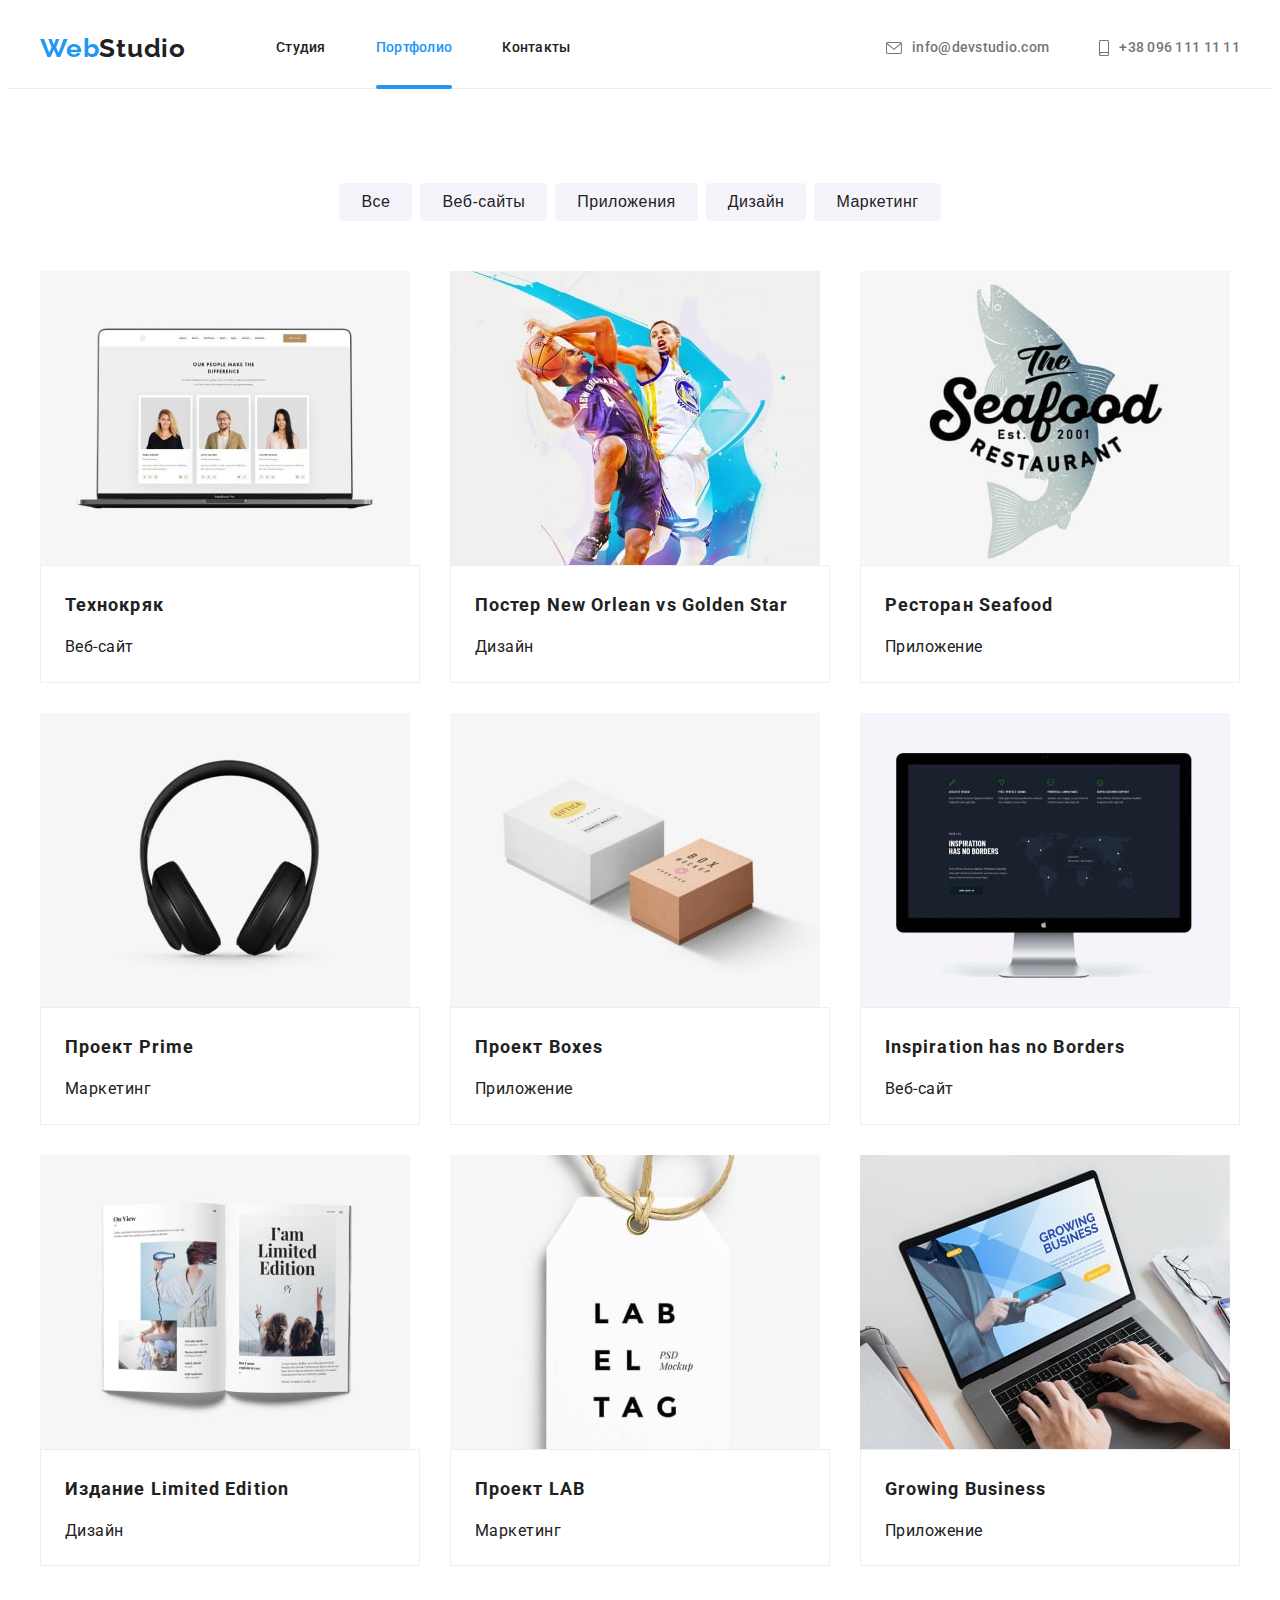
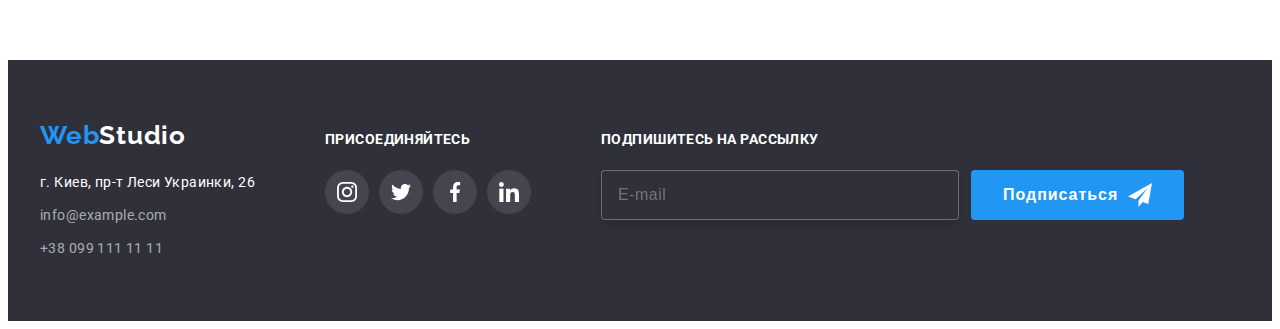
==== commit 122fdcee: "add" ====
--- a/portfolio.html
+++ b/portfolio.html
@@ -285,6 +285,19 @@
                 </li>
             </ul>
       </div>
+       <div class="footer-box">
+            <p class="footer-form-text">Подпишитесь на рассылку</p>
+            <form action="" class="footer-form">
+                <input type="text" name="name" placeholder="E-mail" class="footer-form-input">
+                <button type="submit" class="footer-form-btn-submit footer-submit">
+                    Подписаться
+                    <svg class="footer-form-icon">
+                        <use href="./images/symbol-defs.svg#icon-send"></use>
+                    </svg>
+
+                </button>
+            </form>
+      </div>
     </div>
 </footer>
 <script src="./js/modal.js"></script>
--- a/css/styles.css
+++ b/css/styles.css
@@ -70,7 +70,7 @@
 }
 
 
-/*-------------HEADER-------------- */
+/*------------------HEADER------------------- */
 
 .header {
     border-bottom: 1px solid #ececec;
@@ -121,7 +121,8 @@
     letter-spacing: 0.02em;
 
     color: var(--primary-second-text-color);
-    
+
+    transition: color 250ms cubic-bezier(0.4, 0, 0.2, 1);
 }
 
 .header-tel-link,
@@ -132,7 +133,7 @@
     line-height: 1.14;
     letter-spacing: 0.02em;
     color: var(--main-text-color);
-    transition: background-color 250ms cubic-bezier(0.4, 0, 0.2, 1);
+    transition: color 250ms cubic-bezier(0.4, 0, 0.2, 1);
 }
 
 .header-icon-mail,
@@ -141,7 +142,7 @@
     fill: currentColor;
     width: 16px;
     height: 12px;
-    transition: background-color 250ms cubic-bezier(0.4, 0, 0.2, 1);
+    /*transition: color 250ms cubic-bezier(0.4, 0, 0.2, 1);*/
 }
 .header-icon-tel {
     width: 10px;
@@ -164,7 +165,7 @@
     content: ' ';
     position: absolute;
     left: 0;
-    bottom: 0;
+    bottom: -1px;
 
     width: 100%;
     height: 4px;
@@ -211,7 +212,9 @@
     color:var(--primary-first-text-color);
 }
 
-.hero-btn {
+.hero-btn, 
+.form-btn-submit,
+.footer-form-btn-submit {
     padding: 10px 32px;
    
     font-weight: 700;
@@ -236,75 +239,7 @@
     background-color: var(--main-btn-background);
 }
 
-.backdrop {
-    position: fixed;
-    top: 0;
-    left: 0;
-    width: 100%;
-    height: 100%;
-    background-color: rgba(0, 0, 0, 0.2);
-
-    opacity: 1;
-
-    transition: opacity 250ms cubic-bezier(0.4, 0, 0.2, 1);
-}
-
-.backdrop.is-hidden {
-    opacity: 0;
-    pointer-events: none;
-}
-
-.modal {
-    position: absolute;
-    top: 50%;
-    left: 50%;
-
-    width: 528px;
-    height: 581px;
-
-    opacity: 1;
-
-    background-color: var(--main-background-color);
-    box-shadow: 0px 1px 3px rgba(0, 0, 0, 0.12),
-    0px 1px 1px rgba(0, 0, 0, 0.14),
-    0px 2px 1px rgba(0, 0, 0, 0.2);
-    border-radius: 4px;
-
-    transform: translate(-50%, -50%) scale(1);
-    transition: transform 250ms cubic-bezier(0.4, 0, 0.2, 1);
-}
-
-.is-hidden .modal {
-    transform: translate(-50%, -50%) scale(1.1);
-    opacity: 0;
-}
-
-.modal-btn {
-    position: absolute;
-    display: flex;
-    
-    top: 8px;
-    right: 8px;
-    
-    width: 30px;
-    height: 30px;
-    align-items: center;
-    justify-content: center;
-
-    color: #000000;
-    
-    background-color: var(--main-background-color);
-    border: 1px solid rgba(0, 0, 0, 0.1);
-    border-radius: 50%;
-    transition: background-color 250ms cubic-bezier(0.4, 0, 0.2, 1);
-    cursor: pointer;
-}
-
-.modal-icon {
-    fill: currentColor;
-    width: 11px;
-    height: 11px;
-}
+
 
 /*---------------------DETAILS SECTION-------------------*/
 
@@ -487,8 +422,10 @@
     align-items: center;
     justify-content: center;
 
+    border-radius: 50%;
     color: var(--icon-color);
-    transition: background-color 250ms cubic-bezier(0.4, 0, 0.2, 1);
+    transition: background-color 250ms cubic-bezier(0.4, 0, 0.2, 1),
+                color 250ms cubic-bezier(0.4, 0, 0.2, 1);
 }
 
 .team-social-icon {
@@ -501,8 +438,6 @@
 .team-social-link:focus {
     background-color: var(--accent-color);
     color: var(--primary-first-text-color);
-    border-radius: 50%;
-
 }
 
 /*------------------Clients--------------------*/
@@ -537,7 +472,8 @@
     border-radius: 4px;
     color: var(--icon-color);
 
-    transition: background-color 250ms cubic-bezier(0.4, 0, 0.2, 1);
+    transition: color 250ms cubic-bezier(0.4, 0, 0.2, 1),
+                border 250ms cubic-bezier(0.4, 0, 0.2, 1);
 }
 
 .clients-link:hover,
@@ -608,7 +544,8 @@
     color: var(--foter-mail-color);
 }
 
-.footer-social-text {
+.footer-social-text,
+.footer-form-text {
     margin-bottom: 20px;
     font-weight: 700;
     font-size: 14px;
@@ -653,9 +590,56 @@
 .footer-social-link:hover,
 .footer-social-link:focus {
     background-color: var(--accent-color);
-    border-radius: 50%;
-}
-
+}
+
+.footer-form {
+    display: flex;
+}
+
+.footer-form-input {
+    padding: 15px 0 15px 16px;
+    margin-right: 12px;
+    width: 358px;
+    height: 50px;
+
+    font-weight: 400;
+    font-size: 16px;
+    line-height: 1.25;
+
+    align-items: center;
+    letter-spacing: 0.03em;
+
+    color: rgba(255, 255, 255, 0.6);
+    border: 1px solid rgba(255, 255, 255, 0.3);
+    box-sizing: border-box;
+    filter: drop-shadow(0px 4px 4px rgba(0, 0, 0, 0.15));
+    background-color: var(--primary-background-color);
+    border-radius: 4px;
+
+    transition: border-color 250ms cubic-bezier(0.4, 0, 0.2, 1);
+}
+
+.footer-form-input::placeholder {
+
+}
+
+.footer-form-btn-submit {
+}
+
+.footer-submit {
+    display: flex;
+    justify-content: center;
+    align-items: center;
+}
+
+.footer-form-icon {
+    margin-left: 10px;
+    
+    width: 24px;
+    height: 24px;
+
+    fill: currentColor;
+}
 
 /********************************************************************************************/
 /*-------------------------PORTFOLIO-----------------------*/
@@ -687,7 +671,9 @@
     
     border-radius: 4px;
     border-style: none;
-    transition: background-color 250ms cubic-bezier(0.4, 0, 0.2, 1);
+    transition: color 250ms cubic-bezier(0.4, 0, 0.2, 1),
+                background-color 250ms cubic-bezier(0.4, 0, 0.2, 1),
+                box-shadow 250ms cubic-bezier(0.4, 0, 0.2, 1);
 
     cursor: pointer
     
@@ -787,7 +773,8 @@
 .gallery-link {
     display: block;
     color: var(--primary-second-text-color);
-    transition: background-color 250ms cubic-bezier(0.4, 0, 0.2, 1);
+    transition: /*background-color 250ms cubic-bezier(0.4, 0, 0.2, 1),*/
+                box-shadow 250ms cubic-bezier(0.4, 0, 0.2, 1);
 }
 
 .gallery-link:hover,
@@ -802,5 +789,229 @@
     transform: translateY(0);
 }
 
- 
-
+/***********************************************************************************/
+ /*----------------------------------Modal-----------------------------------------*/
+
+ .backdrop {
+     position: fixed;
+     top: 0;
+     left: 0;
+     width: 100%;
+     height: 100%;
+     background-color: rgba(0, 0, 0, 0.2);
+
+     opacity: 1;
+
+     transition: opacity 250ms cubic-bezier(0.4, 0, 0.2, 1);
+ }
+
+ .backdrop.is-hidden {
+     opacity: 0;
+     pointer-events: none;
+ }
+
+ .modal {
+     position: absolute;
+     top: 50%;
+     left: 50%;
+
+     width: 528px;
+     height: 581px;
+
+     opacity: 1;
+
+     background-color: var(--main-background-color);
+     box-shadow: 0px 1px 3px rgba(0, 0, 0, 0.12),
+         0px 1px 1px rgba(0, 0, 0, 0.14),
+         0px 2px 1px rgba(0, 0, 0, 0.2);
+     border-radius: 4px;
+
+     transform: translate(-50%, -50%) scale(1);
+     transition: transform 250ms cubic-bezier(0.4, 0, 0.2, 1);
+ }
+
+ .is-hidden .modal {
+     transform: translate(-50%, -50%) scale(1.1);
+     opacity: 0;
+ }
+
+ .modal-btn {
+     position: absolute;
+     display: flex;
+
+     top: 8px;
+     right: 8px;
+
+     width: 30px;
+     height: 30px;
+     align-items: center;
+     justify-content: center;
+
+     color: #000000;
+
+     background-color: var(--main-background-color);
+     border: 1px solid rgba(0, 0, 0, 0.1);
+     border-radius: 50%;
+     transition: background-color 250ms cubic-bezier(0.4, 0, 0.2, 1);
+     cursor: pointer;
+ }
+
+ .modal-icon {
+    fill: currentColor;
+    width: 11px;
+    height: 11px;
+ }
+
+ .modal-text {
+    margin: 30px 0;
+
+    font-weight: 700;
+    font-size: 20px;
+    line-height: 1.15;
+    text-align: center;
+    letter-spacing: 0.03em;
+
+    color: var(--primary-second-text-color);
+ }
+
+textarea {
+    resize: none;
+}
+
+ .form-field {
+    margin: 0 40px;
+
+    position: relative;
+    display: block;
+
+    font-size: 12px;
+    line-height: 1.16;
+    letter-spacing: 0.01em;
+
+    color: #757575;
+ }
+
+.form-wrapper {
+    position: relative;
+    display: block;
+}
+
+.form-input,
+.form-textarea {
+   margin: 4px 0 10px 0; 
+   display: block;
+   width: 100%;
+   height: 40px;
+  
+   border: 1px solid rgba(33, 33, 33, 0.2);
+   
+   box-sizing: border-box;
+   border-radius: 4px;
+
+   transition: border 250ms cubic-bezier(0.4, 0, 0.2, 1);
+}
+
+.form-input {
+    padding-left: 42px;
+}
+
+.form-icon {
+    position: absolute;
+    top: 11px;
+    left: 12px;
+
+    display: inline-block;
+
+    fill: currentColor;
+    color:var(--primary-second-text-color);
+    width: 18px;
+    height: 18px;
+
+    transition: fill 250ms cubic-bezier(0.4, 0, 0.2, 1);
+}
+.form-input:focus ~ .form-icon {
+    fill: var(--accent-color);
+}
+
+.form-input:focus,
+.form-textarea:focus {
+    border-color: var(--accent-color);
+    outline: none;
+}
+
+.form-textarea {
+    padding: 16px 12px;
+    height: 120px;
+}
+
+.form-textarea::placeholder {
+    
+}
+
+.form-label-checkbox {
+    display: flex;
+    justify-content: center;
+    align-items: center;
+}
+
+.form-checkbox {
+}
+
+.form-checkbox-icon {
+    margin-right: 7px;
+    
+    width: 16px;
+    height: 15px;
+
+    fill: currentColor;
+
+    border: 2px solid var(--primary-second-text-color);
+    border-radius: 2px;
+    
+}
+
+.form-checkbox:checked + .form-checkbox-icon {
+    outline: 1px solid var(--accent-color);
+}
+
+.form-checkbox:checked + .form-checkbox-icon {
+    background-color: var(--accent-color);
+    border-color: var(--accent-color);
+    /*color: var(--accent-color);
+
+    background-image: url('../images/full-check.svg');
+    background-size: contain;
+    background-origin: border-box;*/
+}
+
+.form-checkbox-text {
+    appearance: none;
+    font-weight: 400;
+    font-size: 14px;
+    line-height: 1.71;
+    letter-spacing: 0.03em;
+    color: #757575;
+}
+
+.form-checkbox-text, 
+.form-checkbox-link {
+    font-weight: normal;
+    font-size: 14px;
+    line-height: 1.71;
+    letter-spacing: 0.03em;
+
+    color: #757575;
+}
+
+.form-checkbox-link {
+    color: var(--accent-color);
+    text-decoration: underline;
+}
+
+
+.form-btn-submit {
+    padding: 10px 55px;
+    margin: 0 auto;
+    display: block;
+}
+
